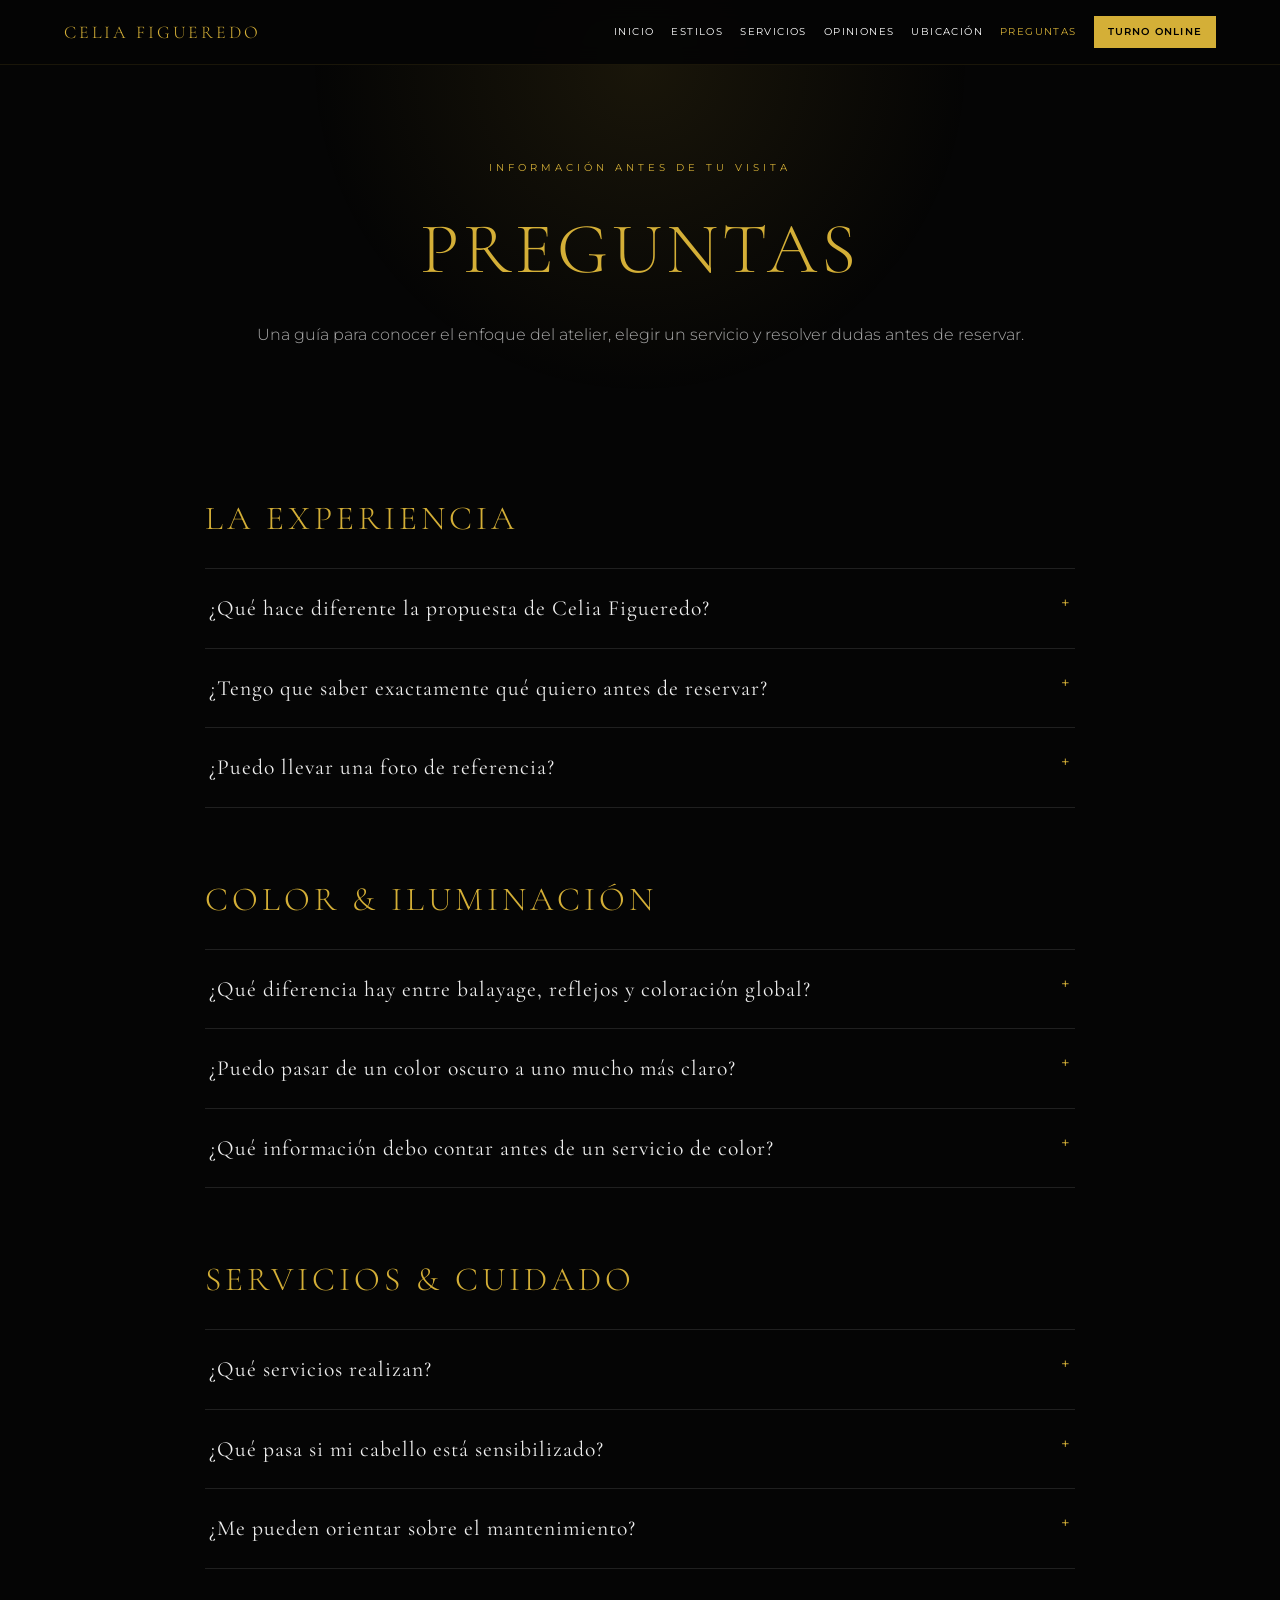
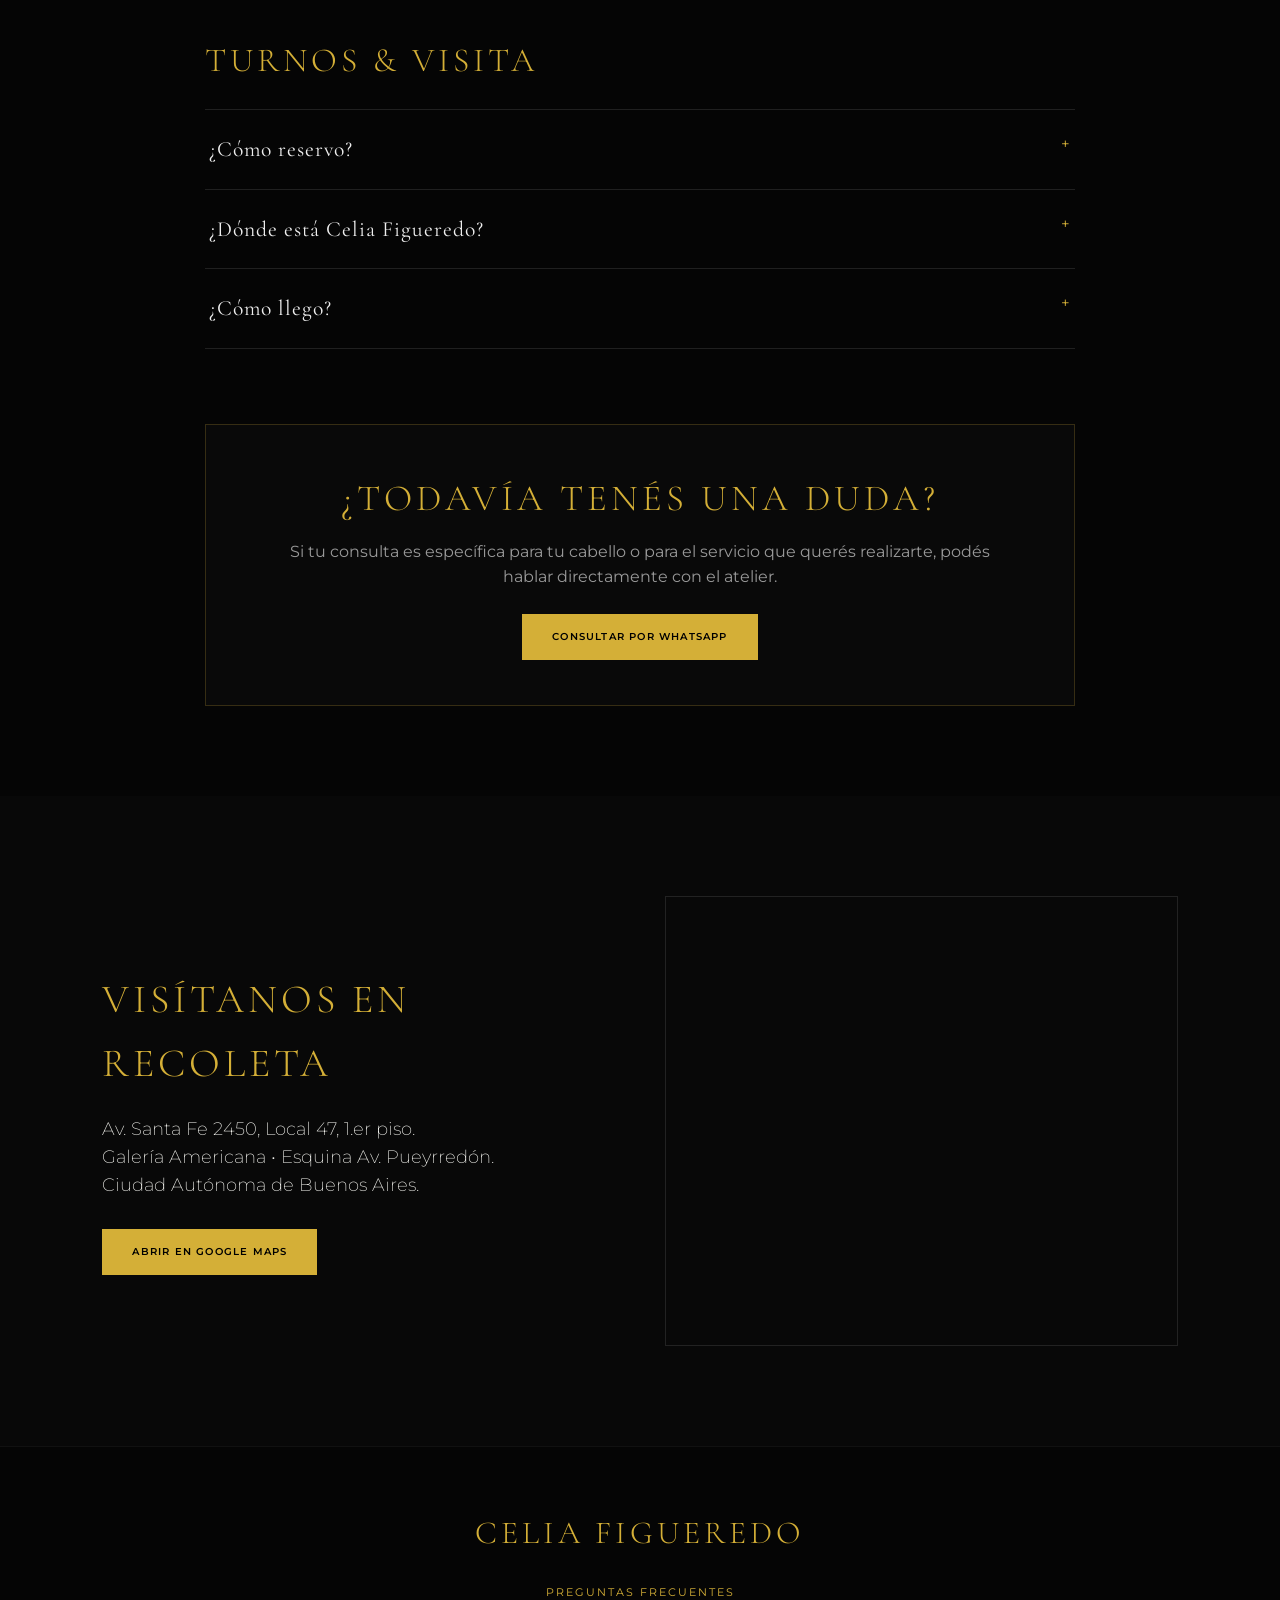
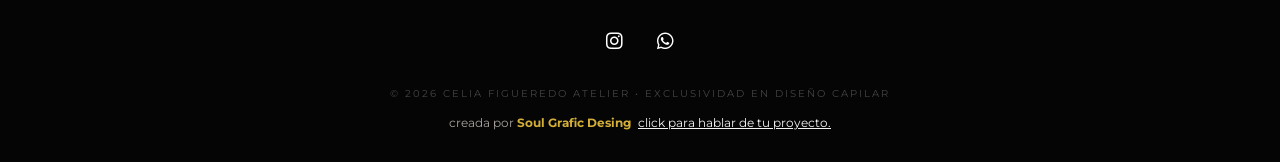
==== preguntas.html @ 374ab7be "feat: implement flexible weekly schedule system Introduce a configurable weekly schedule management " ====
<!DOCTYPE html>
<html lang="es">
<head>
    <meta charset="UTF-8">
    <meta name="viewport" content="width=device-width, initial-scale=1.0">
    <title>Preguntas frecuentes | Celia Figueredo | Recoleta</title>
    <meta name="description" content="Preguntas frecuentes de Celia Figueredo sobre corte, brushing, color, balayage, reflejos, tratamientos, reservas y ubicación en Recoleta.">
    <meta name="robots" content="index, follow, max-image-preview:large">
    <link rel="canonical" href="https://www.celiafigueredo.com/preguntas.html">
    <meta name="theme-color" content="#050505">
    
    <!-- Open Graph (SEO) -->
    <meta property="og:type" content="website">
    <meta property="og:title" content="Preguntas Frecuentes | Celia Figueredo">
    <meta property="og:description" content="Guía de servicios, color y reservas en nuestro atelier de Recoleta.">
    <meta property="og:locale" content="es_AR">

    <!-- Fuentes e Iconos -->
    <link href="https://fonts.googleapis.com/css2?family=Cormorant+Garamond:ital,wght@0,300;0,400;1,300&family=Montserrat:wght@100;200;300;400;500;700&display=swap" rel="stylesheet">
    <link rel="stylesheet" href="https://cdnjs.cloudflare.com/ajax/libs/font-awesome/6.0.0/css/all.min.css">
    <link href="https://unpkg.com/aos@2.3.1/dist/aos.css" rel="stylesheet">

    <style>
        :root {
            --deep-black: #050505;
            --gold: #D4AF37;
            --ferrari-red: #D6001C;
            --ivory: #F5F5F0;
            --text-muted: #a0a0a0;
        }

        * { margin: 0; padding: 0; box-sizing: border-box; scroll-behavior: smooth; }

        body {
            background-color: var(--deep-black);
            color: var(--ivory);
            font-family: 'Montserrat', sans-serif;
            overflow-x: hidden;
            line-height: 1.6;
        }

        h1, h2, h3, h4, .serif { 
            font-family: 'Cormorant Garamond', serif; 
            font-weight: 300; 
            text-transform: uppercase; 
            letter-spacing: 4px; 
        }

        /* --- NAVEGACIÓN (IDÉNTICA A INDEX) --- */
        nav {
            padding: 1rem 5%;
            display: flex;
            justify-content: space-between;
            align-items: center;
            position: fixed;
            width: 100%;
            top: 0;
            z-index: 1000;
            background: rgba(5, 5, 5, 0.95);
            border-bottom: 1px solid rgba(212, 175, 55, 0.1);
            backdrop-filter: blur(10px);
        }

        .logo-nav { color: var(--gold); text-decoration: none; font-size: 1.12rem; letter-spacing: 3px; white-space: nowrap; }
        .nav-links { display: flex; gap: 17px; align-items: center; flex-wrap: nowrap; }
        .nav-item { color: white; text-decoration: none; font-size: 0.62rem; letter-spacing: 1.4px; white-space: nowrap; text-transform: uppercase; transition: 0.3s; }
        .nav-item:hover { color: var(--gold); }
        .btn-wa-nav { background: var(--gold); color: black; padding: 8px 14px; font-size: 0.62rem; letter-spacing: 1.2px; white-space: nowrap; font-weight: 600; text-decoration: none; transition: 0.3s; }
        .btn-wa-nav:hover { background: #f1d592; }

        /* --- HERO PREGUNTAS --- */
        .hero-preguntas {
            padding: 160px 7% 80px;
            text-align: center;
            background: radial-gradient(circle at 50% 15%,rgba(212,175,55,.1),transparent 45%);
        }
        .eyebrow { color: var(--gold); font-size: .65rem; letter-spacing: 4px; margin-bottom: 15px; text-transform: uppercase; }
        .hero-preguntas h1 { font-size: clamp(2.5rem, 8vw, 4.5rem); color: var(--gold); margin-bottom: 15px; }
        .hero-preguntas p { max-width: 780px; margin: auto; color: #aaa; font-weight: 300; }

        /* --- CONTENIDO FAQ --- */
        .wrap { max-width: 1050px; margin: auto; padding: 0 7% 90px; }
        .group { margin-top: 65px; }
        .group h2 { font-size: 2.1rem; color: var(--gold); margin-bottom: 22px; }
        
        details { border-top: 1px solid #202020; transition: all 0.3s ease; }
        details:last-child { border-bottom: 1px solid #202020; }
        summary { cursor: pointer; list-style: none; padding: 22px 4px; color: #eee; font-family: 'Cormorant Garamond', serif; font-size: 1.35rem; letter-spacing: 1px; }
        summary::-webkit-details-marker { display: none; }
        summary:after { content: '+'; float: right; color: var(--gold); font-family: Montserrat; font-size: .95rem; }
        details[open] summary:after { content: '−'; }
        details p { padding: 0 40px 25px 4px; color: #999; font-size: .9rem; font-weight: 300; }

        .callout {
            margin-top: 75px;
            padding: 45px;
            text-align: center;
            border: 1px solid rgba(212,175,55,.22);
            background: #090909;
        }
        .callout h2 { color: var(--gold); font-size: 2.3rem; margin-bottom: 10px; }
        .callout p { color: #999; max-width: 700px; margin: 0 auto 24px; }

        /* --- MAPA --- */
        .map-section { padding: 100px 8%; background: #080808; }
        .map-grid { display: grid; grid-template-columns: 1fr 1fr; gap: 50px; align-items: center; }
        .map-info h2 { font-size: 2.5rem; color: var(--gold); margin-bottom: 20px; }
        .map-info p { font-size: 1.1rem; margin-bottom: 30px; font-weight: 200; }
        .map-canvas { height: 450px; border: 1px solid #222; }

        /* --- FOOTER --- */
        footer { padding: 60px 8% 30px; border-top: 1px solid #111; text-align: center; background: var(--deep-black); }
        .footer-logo { font-size: 2rem; color: var(--gold); margin-bottom: 20px; display: block; text-decoration: none; }
        .footer-socials { margin-bottom: 30px; }
        .footer-socials a { color: white; margin: 0 15px; font-size: 1.2rem; transition: 0.3s; }
        .footer-socials a:hover { color: var(--gold); }
        .copy { font-size: 0.65rem; color: #444; letter-spacing: 2px; }

        @media (max-width: 992px) {
            .nav-links { display: none; }
            .map-grid { grid-template-columns: 1fr; text-align: center; }
            .map-canvas { height: 300px; }
            .hero-preguntas { padding-top: 120px; }
        }
    </style>

    <script type="application/ld+json">
    {"@context":"https://schema.org","@type":"FAQPage","mainEntity":[
    {"@type":"Question","name":"¿Tengo que saber exactamente qué quiero antes de reservar?","acceptedAnswer":{"@type":"Answer","text":"No. Podés llegar con una idea, una referencia o ganas de cambiar. La conversación previa ayuda a definir qué servicio tiene más sentido."}},
    {"@type":"Question","name":"¿Puedo llevar una foto de referencia?","acceptedAnswer":{"@type":"Answer","text":"Sí. Una foto ayuda a comunicar una intención, aunque el resultado debe adaptarse a tu cabello real."}},
    {"@type":"Question","name":"¿Qué diferencia hay entre balayage, reflejos y coloración global?","acceptedAnswer":{"@type":"Answer","text":"El balayage busca una iluminación integrada; los reflejos trabajan puntos de luz más definidos; la coloración global modifica el tono general."}},
    {"@type":"Question","name":"¿Cómo reservo un turno?","acceptedAnswer":{"@type":"Answer","text":"La reserva se coordina por WhatsApp desde los botones principales de la web."}},
    {"@type":"Question","name":"¿Dónde está Celia Figueredo?","acceptedAnswer":{"@type":"Answer","text":"Av. Santa Fe 2450, Local 47, 1.er piso, Galería Americana, Recoleta, Ciudad Autónoma de Buenos Aires."}}
    ]}</script>
</head>
<body>

    <nav>
        <a href="/" class="logo-nav serif">CELIA FIGUEREDO</a>
        <div class="nav-links">
            <a href="/#inicio" class="nav-item">Inicio</a>
            <a href="/#estilos" class="nav-item">Estilos</a>
            <a href="/#servicios" class="nav-item">Servicios</a>
            <a href="/#opiniones" class="nav-item">Opiniones</a>
            <a href="#ubicacion" class="nav-item">Ubicación</a>
            <a href="/preguntas.html" class="nav-item" style="color:var(--gold);">Preguntas</a>
            <a href="/#reservar" class="btn-wa-nav">TURNO ONLINE</a>
        </div>
    </nav>

    <header class="hero-preguntas" data-aos="fade-up">
        <div class="eyebrow">Información antes de tu visita</div>
        <h1>PREGUNTAS</h1>
        <p>Una guía para conocer el enfoque del atelier, elegir un servicio y resolver dudas antes de reservar.</p>
    </header>

    <main class="wrap">
        <!-- SECCIÓN 1 CON EFECTO DE SUBIDA -->
        <section class="group" data-aos="fade-up" data-aos-duration="1200">
            <h2>La experiencia</h2>
            <details>
                <summary>¿Qué hace diferente la propuesta de Celia Figueredo?</summary>
                <p>La propuesta parte del diseño personalizado: entender qué buscás, observar las características de tu cabello y definir una técnica y un acabado coherentes con tu estilo.</p>
            </details>
            <details>
                <summary>¿Tengo que saber exactamente qué quiero antes de reservar?</summary>
                <p>No. Podés llegar con una idea, una referencia o simplemente con ganas de cambiar.</p>
            </details>
            <details>
                <summary>¿Puedo llevar una foto de referencia?</summary>
                <p>Sí. Una foto ayuda a explicar el efecto que buscás, aunque el resultado debe adaptarse a tu cabello real.</p>
            </details>
        </section>

        <!-- SECCIÓN 2 CON EFECTO DE SUBIDA -->
        <section class="group" data-aos="fade-up" data-aos-duration="1200">
            <h2>Color & iluminación</h2>
            <details>
                <summary>¿Qué diferencia hay entre balayage, reflejos y coloración global?</summary>
                <p>El balayage busca una iluminación integrada y gradual; los reflejos permiten puntos de luz más definidos; la coloración global modifica el tono general.</p>
            </details>
            <details>
                <summary>¿Puedo pasar de un color oscuro a uno mucho más claro?</summary>
                <p>Puede ser posible, pero el historial y el estado del cabello son determinantes y no todos los cambios se realizan en una sola sesión.</p>
            </details>
            <details>
                <summary>¿Qué información debo contar antes de un servicio de color?</summary>
                <p>Conviene informar tinturas, decoloraciones, alisados, permanentes y tratamientos químicos recientes.</p>
            </details>
        </section>

        <!-- SECCIÓN 3 CON EFECTO DE SUBIDA -->
        <section class="group" data-aos="fade-up" data-aos-duration="1200">
            <h2>Servicios & cuidado</h2>
            <details>
                <summary>¿Qué servicios realizan?</summary>
                <p>Corte Unisex, Brushing, Peinados de Fiesta, Coloración Global, Balayage, Reflejos, Alisado Láser, Células Madre y Botox Capilar.</p>
            </details>
            <details>
                <summary>¿Qué pasa si mi cabello está sensibilizado?</summary>
                <p>Es importante informarlo antes del servicio porque el estado de la fibra puede modificar qué procesos son convenientes.</p>
            </details>
            <details>
                <summary>¿Me pueden orientar sobre el mantenimiento?</summary>
                <p>Sí. Después del servicio podés consultar qué cuidados convienen para conservar el acabado y la condición del cabello.</p>
            </details>
        </section>

        <!-- SECCIÓN 4 CON EFECTO DE SUBIDA -->
        <section class="group" data-aos="fade-up" data-aos-duration="1200">
            <h2>Turnos & visita</h2>
            <details>
                <summary>¿Cómo reservo?</summary>
                <p>La reserva se coordina directamente por WhatsApp o a través del sistema de turnos online de la web.</p>
            </details>
            <details>
                <summary>¿Dónde está Celia Figueredo?</summary>
                <p>Av. Santa Fe 2450, Local 47, 1.er piso, Galería Americana, esquina Av. Pueyrredón, Recoleta, Ciudad Autónoma de Buenos Aires.</p>
            </details>
            <details>
                <summary>¿Cómo llego?</summary>
                <p>En la página principal podés abrir la ubicación directamente en Google Maps con las indicaciones para ingresar por Av. Pueyrredón 1357 o Av. Santa Fe 2450.</p>
            </details>
        </section>

        <!-- CALLOUT CON EFECTO -->
        <div class="callout" data-aos="fade-up">
            <h2>¿Todavía tenés una duda?</h2>
            <p>Si tu consulta es específica para tu cabello o para el servicio que querés realizarte, podés hablar directamente con el atelier.</p>
            <a class="btn-wa-nav" style="padding: 15px 30px; display: inline-block;" href="https://wa.me/5491165804616?text=Hola!%20Tengo%20una%20consulta%20antes%20de%20reservar%20un%20turno.">CONSULTAR POR WHATSAPP</a>
        </div>
    </main>

    <!-- UBICACIÓN Y MAPA -->
    <section id="ubicacion" class="map-section">
        <div class="map-grid">
            <div class="map-info" data-aos="fade-right">
                <h2>VISÍTANOS EN RECOLETA</h2>
                <p>Av. Santa Fe 2450, Local 47, 1.er piso.<br>Galería Americana • Esquina Av. Pueyrredón.<br>Ciudad Autónoma de Buenos Aires.</p>
                <a href="https://maps.app.goo.gl/3xnF5ZwrPzLt5A8Q6" target="_blank" class="btn-wa-nav" style="padding: 15px 30px; display: inline-block;">ABRIR EN GOOGLE MAPS</a>
            </div>
            <div class="map-canvas" data-aos="fade-left">
                <iframe src="https://www.google.com/maps/embed?pb=!1m18!1m12!1m3!1d3284.4533157529124!2d-58.4031649!3d-34.5952136!2m3!1f0!2f0!3f0!3m2!1i1024!2i768!4f13.1!3m3!1m2!1s0x95bcca90e3802361%3A0xe2128711e2f4700d!2sStudio%20Celia%20Figueredo!5e0!3m2!1ses!2sar!4v1700000000000!5m2!1ses!2sar" width="100%" height="100%" style="border:0;" allowfullscreen="" loading="lazy"></iframe>
            </div>
        </div>
    </section>

    <!-- FOOTER -->
    <footer>
        <a href="/" class="footer-logo serif">CELIA FIGUEREDO</a>
        <div style="margin-bottom:22px;"><a href="/preguntas.html" style="color:var(--gold);text-decoration:none;font-size:.68rem;letter-spacing:2px;">PREGUNTAS FRECUENTES</a></div>
        <div class="footer-socials">
            <a href="https://www.instagram.com/studioceliabelleza/" target="_blank"><i class="fab fa-instagram"></i></a>
            <a href="https://wa.me/5491165804616" target="_blank"><i class="fab fa-whatsapp"></i></a>
        </div>
        <p class="copy">© 2026 CELIA FIGUEREDO ATELIER • EXCLUSIVIDAD EN DISEÑO CAPILAR</p>
        <p style="margin-top: 10px; font-size: 0.75rem; color: #a8a29e;">
            creada por <strong style="color: #D4AF37;">Soul Grafic Desing</strong>
            <a href="https://wa.me/5491176423742?text=hola%20megustaria%20tener%20mi%20propio%20proyecto%20de.." target="_blank" rel="noopener noreferrer" style="color: #f5f5f4; text-decoration: underline; margin-left: 4px;">click para hablar de tu proyecto.</a>
        </p>
    </footer>

    <script src="https://unpkg.com/aos@2.3.1/dist/aos.js"></script>
    <script>AOS.init({ duration: 1000, once: true });</script>
</body>
</html>
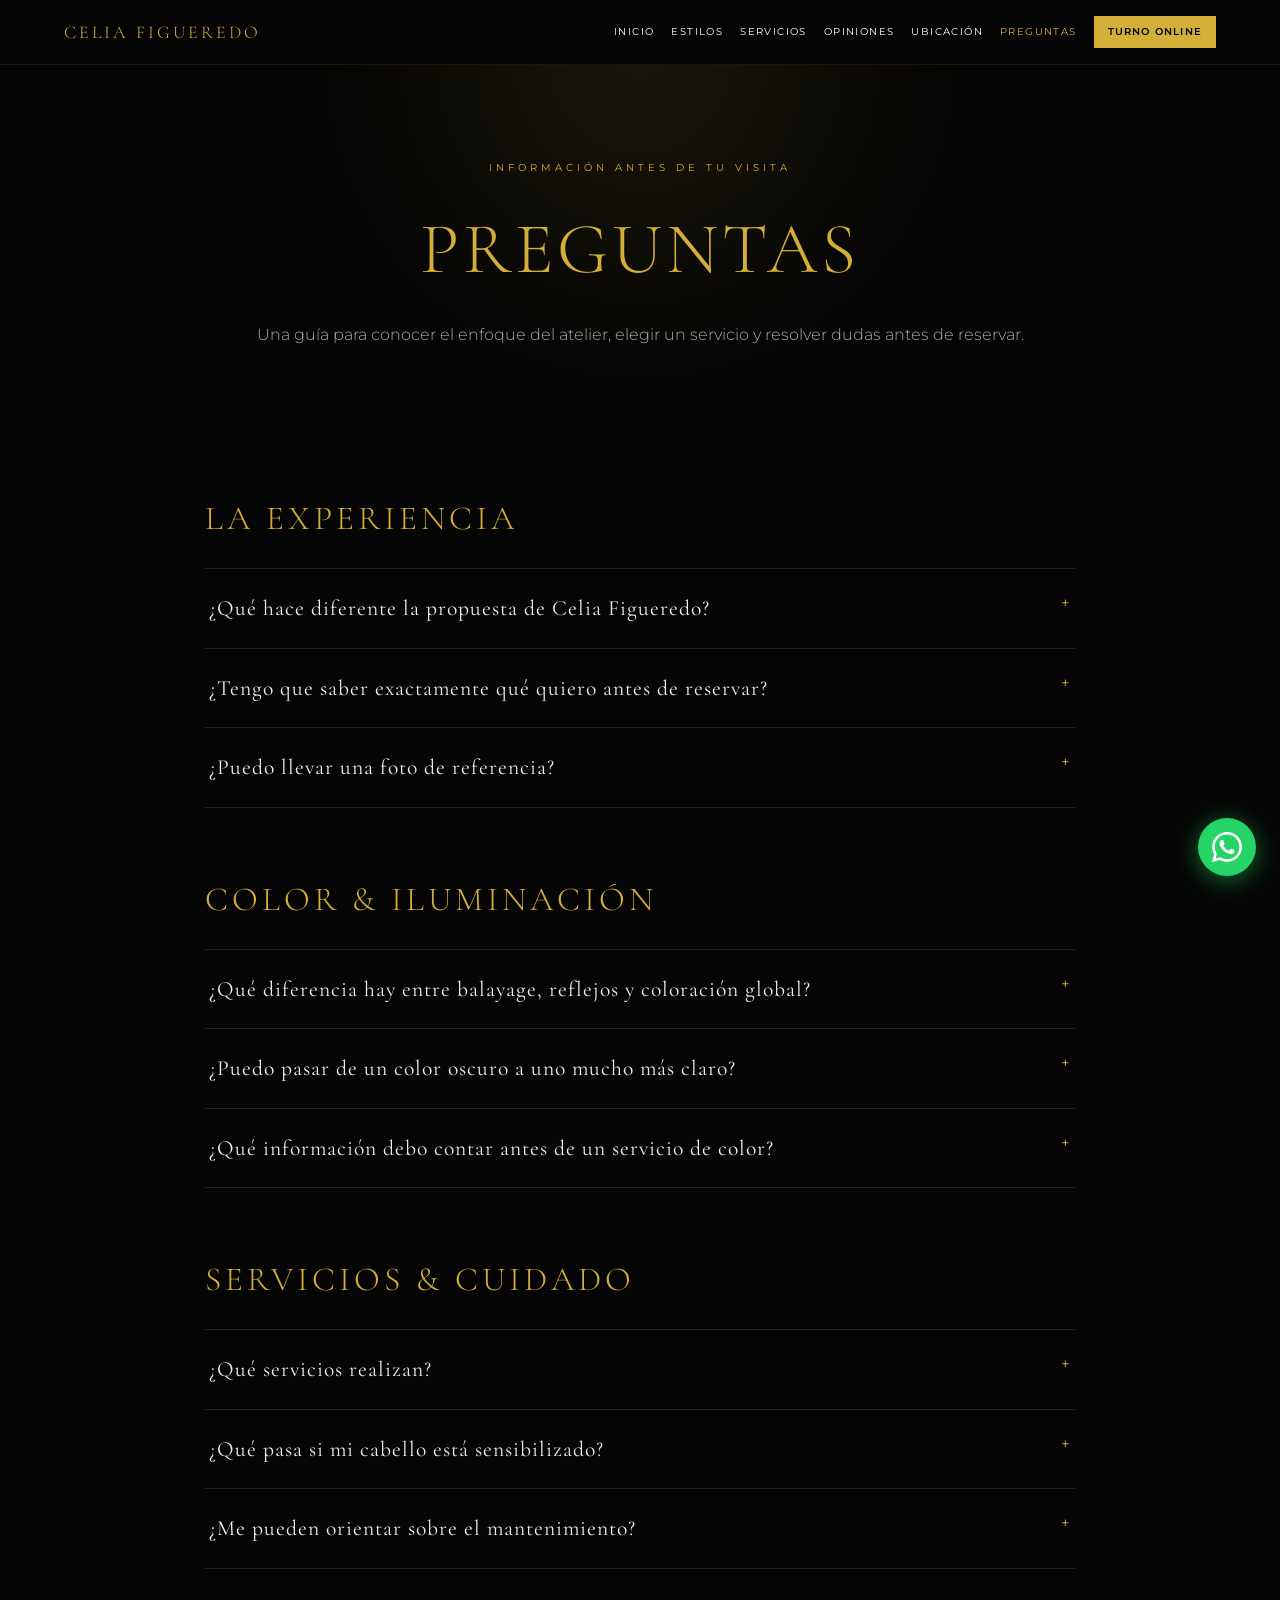
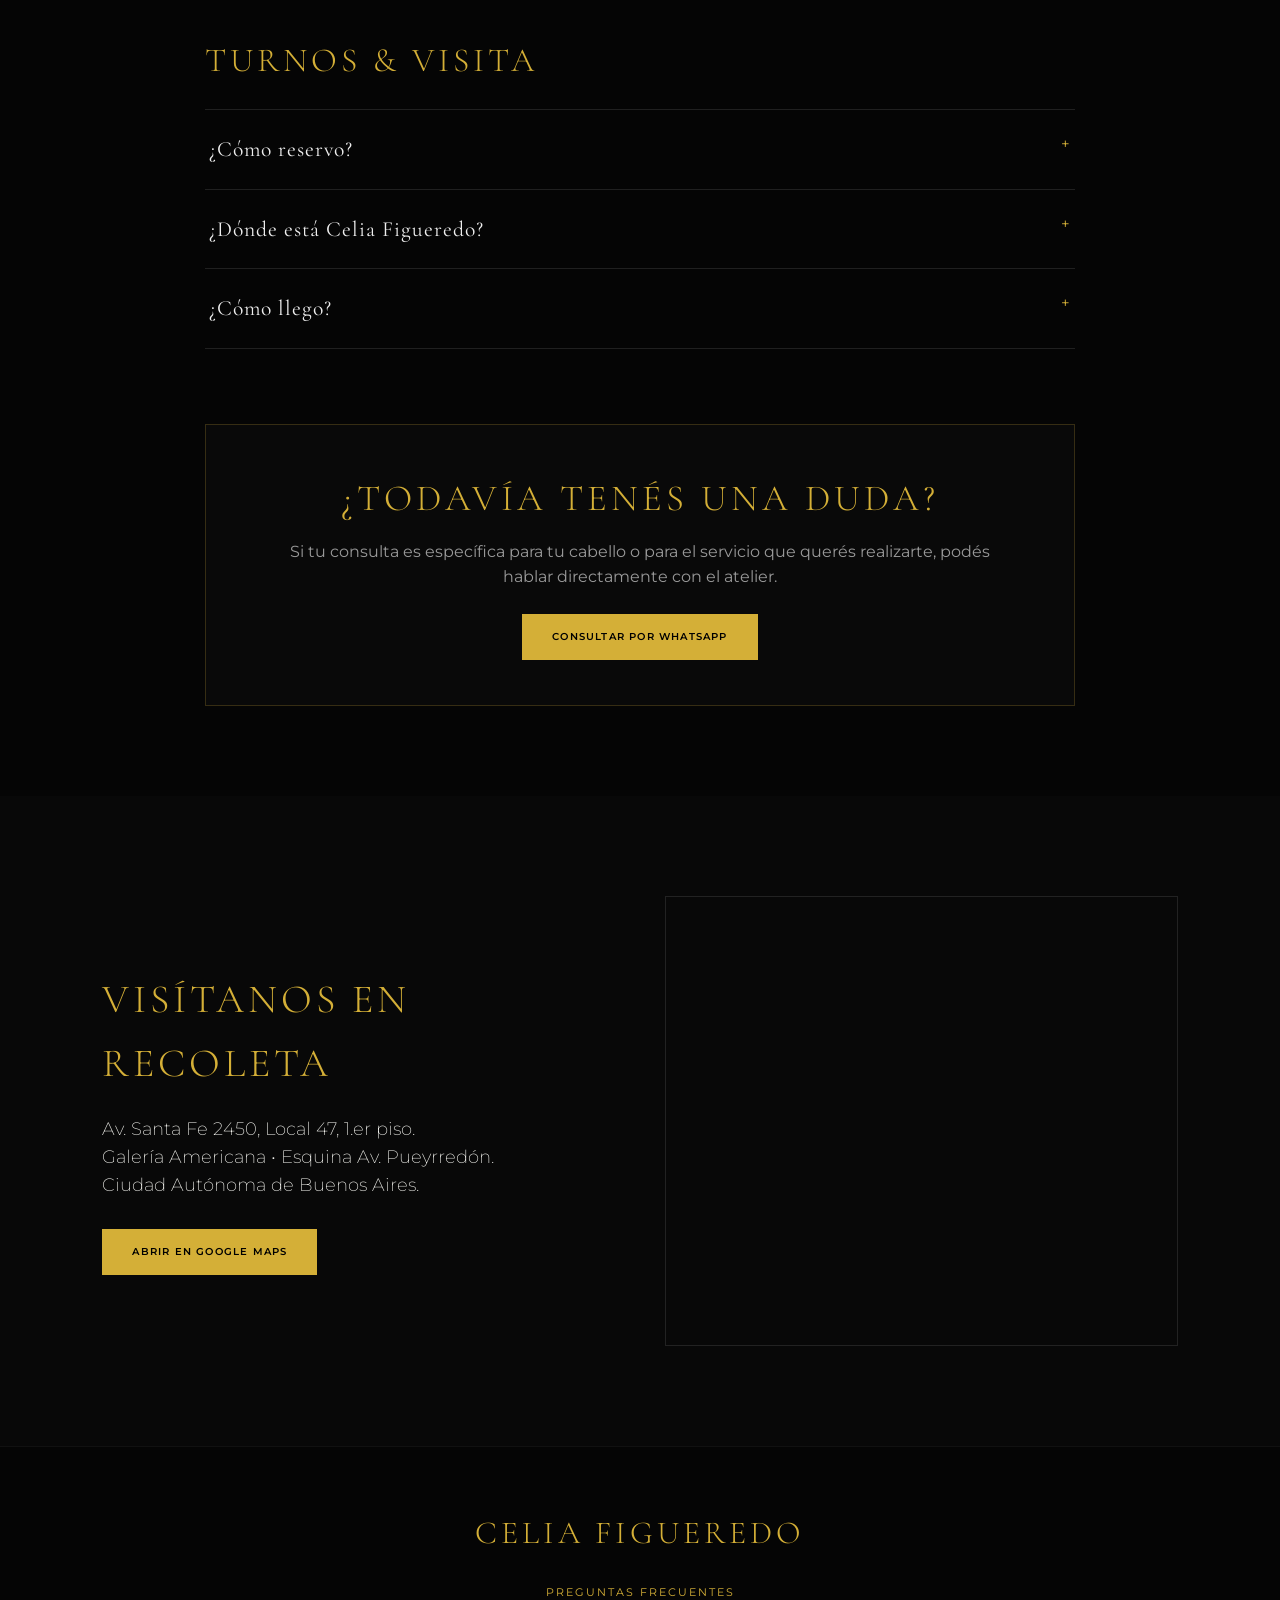
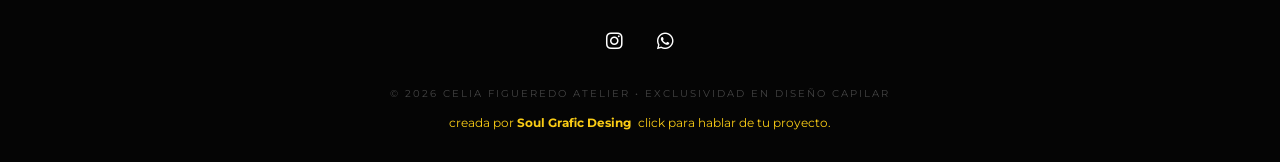
==== commit 71701b12: "feat: improve WhatsApp contact experience - Replace generic icons with custom WhatsApp icon - Update" ====
--- a/preguntas.html
+++ b/preguntas.html
@@ -122,6 +122,37 @@
             .map-canvas { height: 300px; }
             .hero-preguntas { padding-top: 120px; }
         }
+
+        /* Botón flotante WhatsApp */
+        .btn-wa-flotante {
+            position: fixed;
+            bottom: 24px;
+            right: 24px;
+            z-index: 99999;
+            background: #25D366;
+            width: 58px;
+            height: 58px;
+            border-radius: 50%;
+            display: flex;
+            align-items: center;
+            justify-content: center;
+            box-shadow: 0 4px 25px rgba(37, 211, 102, 0.5);
+            transition: transform 0.3s, background 0.3s;
+            text-decoration: none;
+        }
+        .btn-wa-flotante:hover {
+            transform: scale(1.1);
+            background: #20ba59;
+        }
+
+        /* Ocultar barra/drawer de Netlify */
+        netlify-drawer, #netlify-drawer, [data-netlify-drawer], div[data-netlify-drawer], iframe[id*="netlify"], iframe[src*="netlify"], .netlify-drawer, .netlify-feedback-badge, #netlify-collaborative-tools {
+            display: none !important;
+            visibility: hidden !important;
+            opacity: 0 !important;
+            pointer-events: none !important;
+            z-index: -99999 !important;
+        }
     </style>
 
     <script type="application/ld+json">
@@ -227,7 +258,7 @@
         <div class="callout" data-aos="fade-up">
             <h2>¿Todavía tenés una duda?</h2>
             <p>Si tu consulta es específica para tu cabello o para el servicio que querés realizarte, podés hablar directamente con el atelier.</p>
-            <a class="btn-wa-nav" style="padding: 15px 30px; display: inline-block;" href="https://wa.me/5491165804616?text=Hola!%20Tengo%20una%20consulta%20antes%20de%20reservar%20un%20turno.">CONSULTAR POR WHATSAPP</a>
+            <a class="btn-wa-nav" style="padding: 15px 30px; display: inline-block;" href="https://wa.me/5491165804616?text=Hola%20me%20gustaria%20pedir%20un%20Turno%20para%20...">CONSULTAR POR WHATSAPP</a>
         </div>
     </main>
 
@@ -251,14 +282,21 @@
         <div style="margin-bottom:22px;"><a href="/preguntas.html" style="color:var(--gold);text-decoration:none;font-size:.68rem;letter-spacing:2px;">PREGUNTAS FRECUENTES</a></div>
         <div class="footer-socials">
             <a href="https://www.instagram.com/studioceliabelleza/" target="_blank"><i class="fab fa-instagram"></i></a>
-            <a href="https://wa.me/5491165804616" target="_blank"><i class="fab fa-whatsapp"></i></a>
+            <a href="https://wa.me/5491165804616?text=Hola%20me%20gustaria%20pedir%20un%20Turno%20para%20..." target="_blank" title="Pedir un Turno por WhatsApp"><i class="fab fa-whatsapp"></i></a>
         </div>
         <p class="copy">© 2026 CELIA FIGUEREDO ATELIER • EXCLUSIVIDAD EN DISEÑO CAPILAR</p>
-        <p style="margin-top: 10px; font-size: 0.75rem; color: #a8a29e;">
-            creada por <strong style="color: #D4AF37;">Soul Grafic Desing</strong>
-            <a href="https://wa.me/5491176423742?text=hola%20megustaria%20tener%20mi%20propio%20proyecto%20de.." target="_blank" rel="noopener noreferrer" style="color: #f5f5f4; text-decoration: underline; margin-left: 4px;">click para hablar de tu proyecto.</a>
+        <p style="margin-top: 10px; font-size: 0.75rem; color: #facc15; text-decoration: none;">
+            creada por <strong style="color: #facc15;">Soul Grafic Desing</strong>
+            <a href="https://wa.me/5491176423742?text=hola%20megustaria%20tener%20mi%20propio%20proyecto%20de.." target="_blank" rel="noopener noreferrer" style="color: #facc15; text-decoration: none; margin-left: 4px;">click para hablar de tu proyecto.</a>
         </p>
     </footer>
+
+    <!-- BOTÓN FLOTANTE WHATSAPP -->
+    <a href="https://wa.me/5491165804616?text=Hola%20me%20gustaria%20pedir%20un%20Turno%20para%20..." target="_blank" rel="noopener noreferrer" title="Pedir un Turno por WhatsApp" aria-label="Pedir un Turno por WhatsApp" class="btn-wa-flotante">
+        <svg viewBox="0 0 24 24" fill="#ffffff" width="30" height="30">
+            <path d="M17.472 14.382c-.297-.149-1.758-.867-2.03-.967-.273-.099-.471-.148-.67.15-.197.297-.767.966-.94 1.164-.173.199-.347.223-.644.075-.297-.15-1.255-.463-2.39-1.475-.883-.788-1.48-1.761-1.653-2.059-.173-.297-.018-.458.13-.606.134-.133.298-.347.447-.52.149-.174.198-.298.298-.497.099-.198.05-.371-.025-.52-.075-.149-.669-1.612-.916-2.207-.242-.579-.487-.5-.669-.51-.173-.008-.371-.01-.57-.01-.198 0-.52.074-.792.372-.272.297-1.04 1.016-1.04 2.479 0 1.462 1.065 2.875 1.213 3.074.149.198 2.096 3.2 5.077 4.487.709.306 1.262.489 1.694.625.712.227 1.36.195 1.871.118.571-.085 1.758-.719 2.006-1.413.248-.694.248-1.289.173-1.413-.074-.124-.272-.198-.57-.347m-5.421 7.403h-.004a9.87 9.87 0 01-5.031-1.378l-.361-.214-3.741.982.998-3.648-.235-.374a9.86 9.86 0 01-1.51-5.26c.001-5.45 4.436-9.884 9.888-9.884 2.64 0 5.122 1.03 6.988 2.898a9.825 9.825 0 012.893 6.994c-.003 5.45-4.437 9.884-9.888 9.884m8.413-18.297A11.815 11.815 0 0012.05 0C5.495 0 .16 5.335.157 11.892c0 2.096.547 4.142 1.588 5.945L0 24l6.335-1.662c1.746.953 3.71 1.456 5.711 1.457h.005c6.554 0 11.89-5.335 11.893-11.893a11.82 11.82 0 00-3.48-8.413Z"/>
+        </svg>
+    </a>
 
     <script src="https://unpkg.com/aos@2.3.1/dist/aos.js"></script>
     <script>AOS.init({ duration: 1000, once: true });</script>
